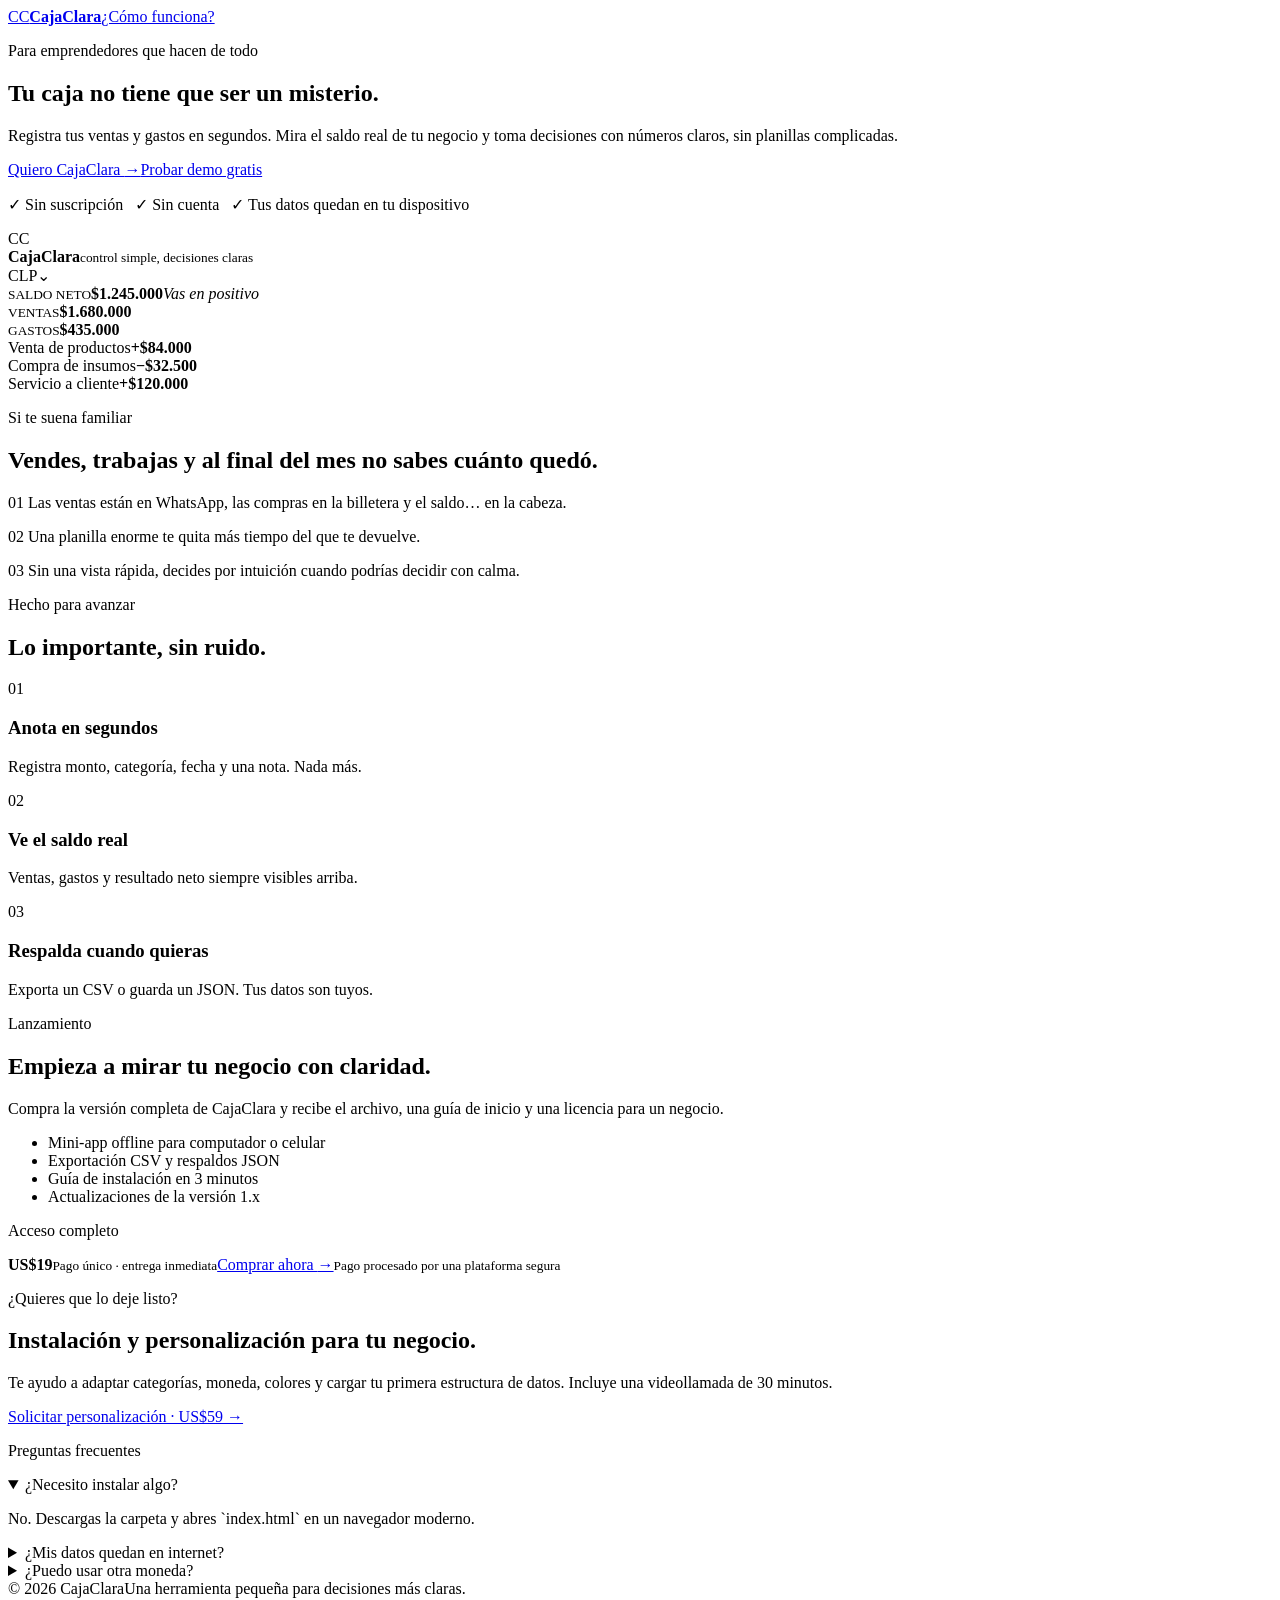
==== landing/index.html @ 8dd5bf9b "feat: add landing/index.html" ====
<!doctype html>
<html lang="es">
<head>
  <meta charset="utf-8"><meta name="viewport" content="width=device-width, initial-scale=1">
  <meta name="description" content="CajaClara: la forma simple de saber cuánto vendes, cuánto gastas y qué te queda.">
  <title>CajaClara · Mira tu caja con claridad</title>
  <link rel="stylesheet" href="styles.css">
</head>
<body>
  <header class="site-header"><a class="logo" href="#inicio"><span>CC</span><strong>CajaClara</strong></a><a class="header-link" href="#como-funciona">¿Cómo funciona?</a></header>
  <main id="inicio">
    <section class="hero"><div class="hero-copy"><p class="kicker">Para emprendedores que hacen de todo</p><h1>Tu caja no tiene que ser un misterio.</h1><p class="hero-text">Registra tus ventas y gastos en segundos. Mira el saldo real de tu negocio y toma decisiones con números claros, sin planillas complicadas.</p><div class="hero-actions"><a class="cta" href="#comprar">Quiero CajaClara <span>→</span></a><a class="text-link" href="../producto/index.html">Probar demo gratis</a></div><p class="trust">✓ Sin suscripción &nbsp; ✓ Sin cuenta &nbsp; ✓ Tus datos quedan en tu dispositivo</p></div><div class="mockup"><div class="mockup-top"><div class="mini-logo">CC</div><div><b>CajaClara</b><small>control simple, decisiones claras</small></div><span>CLP⌄</span></div><div class="mockup-title"><small>SALDO NETO</small><b>$1.245.000</b><em>Vas en positivo</em></div><div class="mini-metrics"><div><small>VENTAS</small><b>$1.680.000</b></div><div><small>GASTOS</small><b>$435.000</b></div></div><div class="mini-row"><span><i class="dot green"></i> Venta de productos</span><b class="green-text">+$84.000</b></div><div class="mini-row"><span><i class="dot red"></i> Compra de insumos</span><b class="red-text">−$32.500</b></div><div class="mini-row"><span><i class="dot green"></i> Servicio a cliente</span><b class="green-text">+$120.000</b></div></div></section>
    <section class="problem section"><div><p class="kicker">Si te suena familiar</p><h2>Vendes, trabajas y al final del mes no sabes cuánto quedó.</h2></div><div class="problem-list"><p><span>01</span> Las ventas están en WhatsApp, las compras en la billetera y el saldo… en la cabeza.</p><p><span>02</span> Una planilla enorme te quita más tiempo del que te devuelve.</p><p><span>03</span> Sin una vista rápida, decides por intuición cuando podrías decidir con calma.</p></div></section>
    <section id="como-funciona" class="features section"><p class="kicker">Hecho para avanzar</p><h2>Lo importante, sin ruido.</h2><div class="feature-grid"><article><span class="feature-number">01</span><h3>Anota en segundos</h3><p>Registra monto, categoría, fecha y una nota. Nada más.</p></article><article><span class="feature-number">02</span><h3>Ve el saldo real</h3><p>Ventas, gastos y resultado neto siempre visibles arriba.</p></article><article><span class="feature-number">03</span><h3>Respalda cuando quieras</h3><p>Exporta un CSV o guarda un JSON. Tus datos son tuyos.</p></article></div></section>
    <section id="comprar" class="offer section"><div class="offer-copy"><p class="kicker">Lanzamiento</p><h2>Empieza a mirar tu negocio con claridad.</h2><p>Compra la versión completa de CajaClara y recibe el archivo, una guía de inicio y una licencia para un negocio.</p><ul><li>Mini-app offline para computador o celular</li><li>Exportación CSV y respaldos JSON</li><li>Guía de instalación en 3 minutos</li><li>Actualizaciones de la versión 1.x</li></ul></div><div class="price-card"><p>Acceso completo</p><strong>US$19</strong><small>Pago único · entrega inmediata</small><a class="cta" href="TU_ENLACE_KOFI">Comprar ahora <span>→</span></a><small class="secure">Pago procesado por una plataforma segura</small></div></section>
    <section class="service section"><div><p class="kicker">¿Quieres que lo deje listo?</p><h2>Instalación y personalización para tu negocio.</h2></div><div><p>Te ayudo a adaptar categorías, moneda, colores y cargar tu primera estructura de datos. Incluye una videollamada de 30 minutos.</p><a class="outline-cta" href="mailto:informaticaingeniero96@gmail.com?subject=Quiero%20personalizar%20CajaClara">Solicitar personalización · US$59 →</a></div></section>
    <section class="faq section"><p class="kicker">Preguntas frecuentes</p><details open><summary>¿Necesito instalar algo?</summary><p>No. Descargas la carpeta y abres `index.html` en un navegador moderno.</p></details><details><summary>¿Mis datos quedan en internet?</summary><p>No. CajaClara funciona en tu navegador y guarda los movimientos localmente. Puedes exportar un respaldo cuando quieras.</p></details><details><summary>¿Puedo usar otra moneda?</summary><p>Sí. La versión inicial incluye CLP, USD, EUR, MXN, ARS y COP.</p></details></section>
  </main>
  <footer class="site-footer"><span>© 2026 CajaClara</span><span>Una herramienta pequeña para decisiones más claras.</span></footer>
</body>
</html>
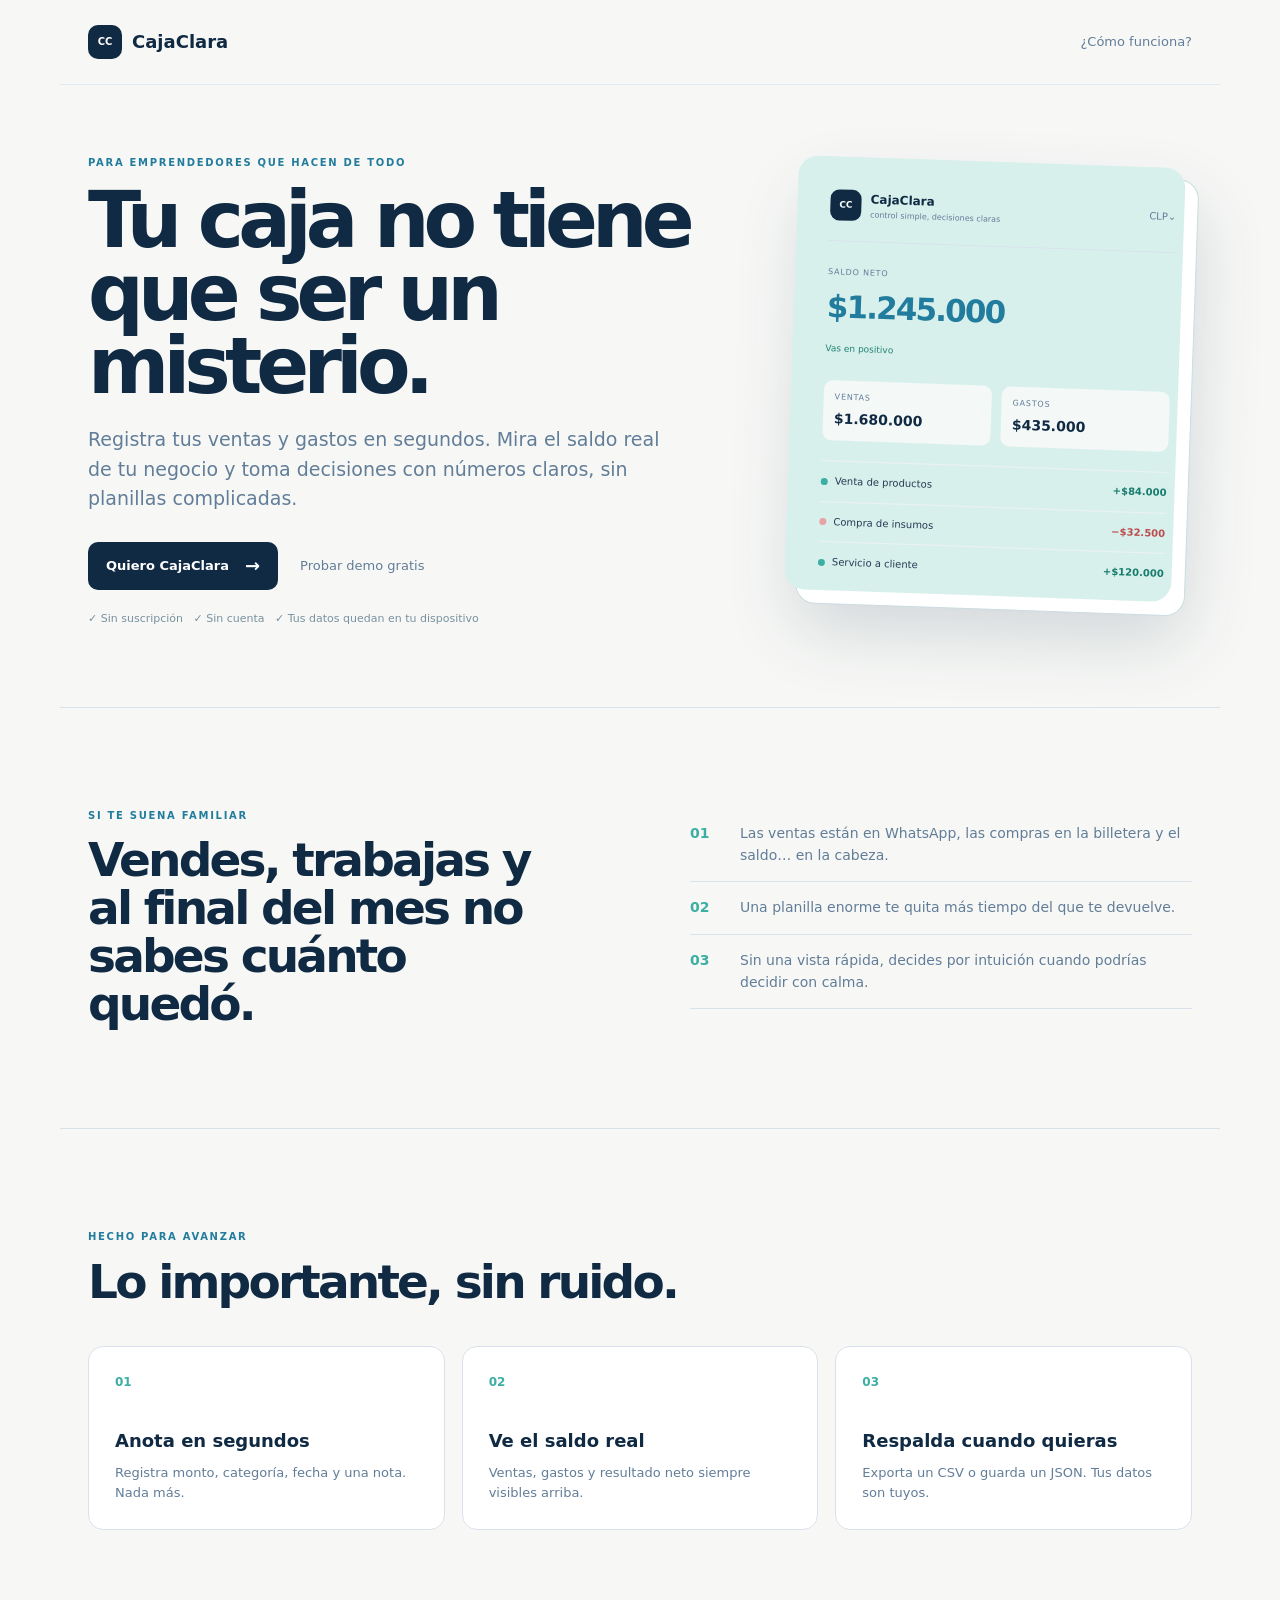
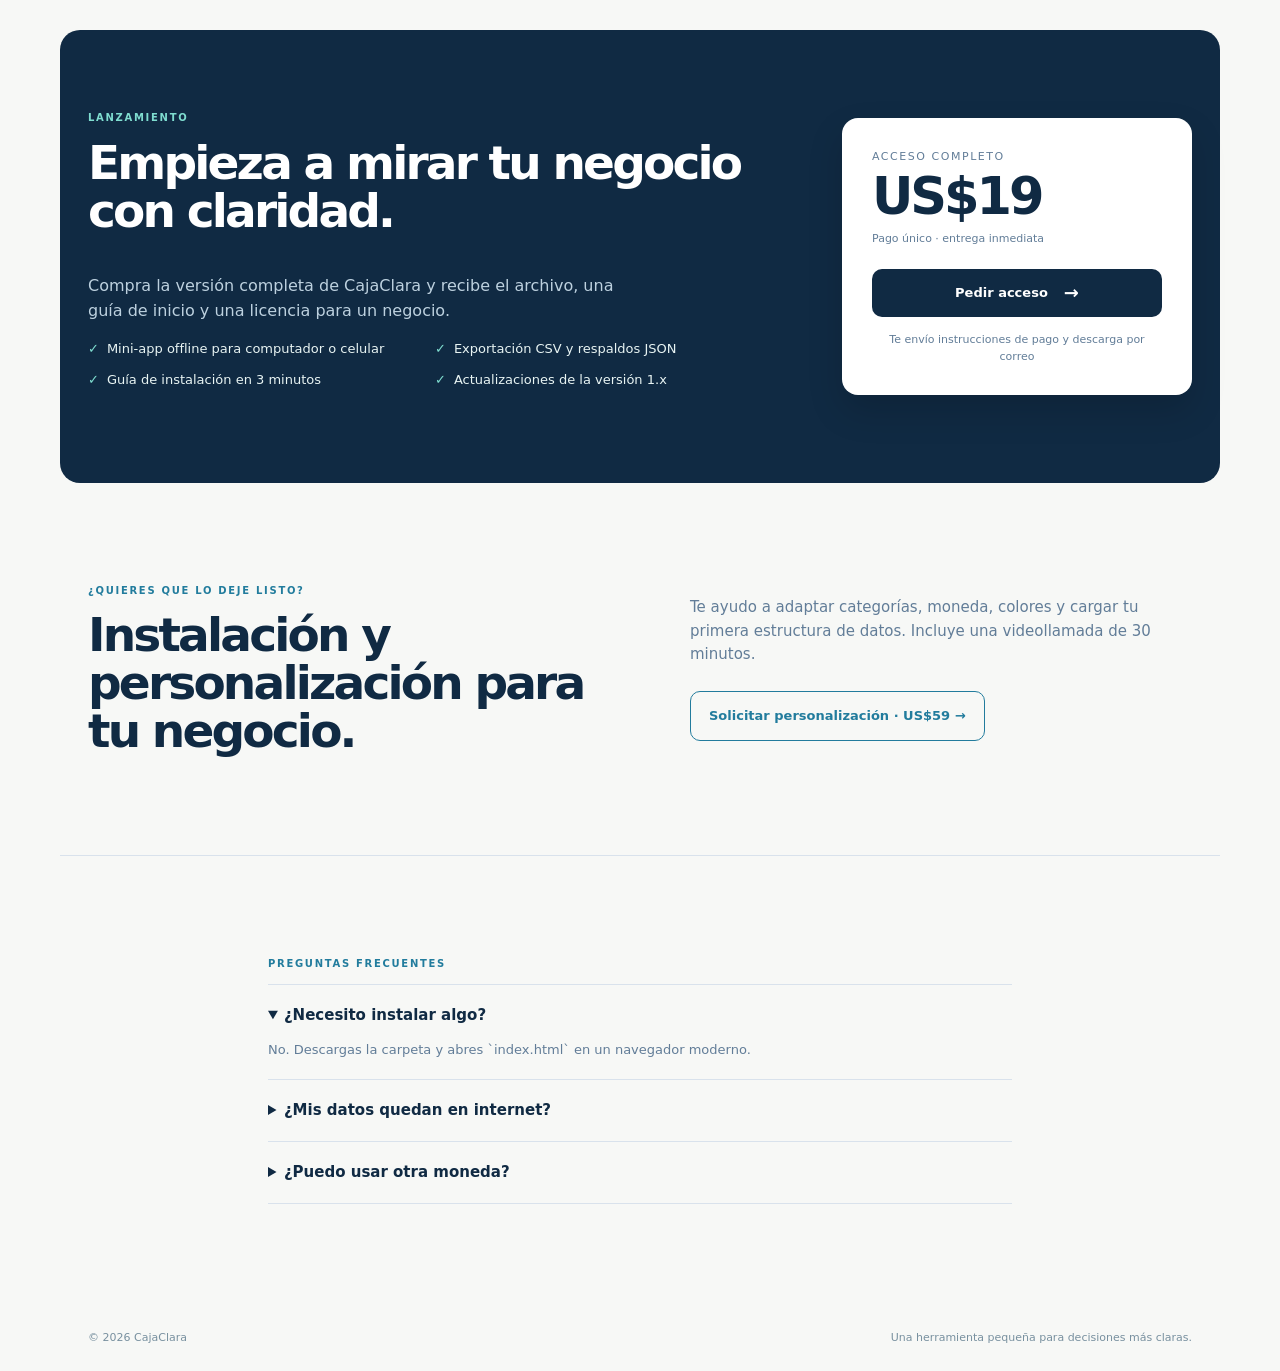
==== commit 30cfd635: "feat: make purchase contact link usable" ====
--- a/landing/index.html
+++ b/landing/index.html
@@ -12,7 +12,7 @@
     <section class="hero"><div class="hero-copy"><p class="kicker">Para emprendedores que hacen de todo</p><h1>Tu caja no tiene que ser un misterio.</h1><p class="hero-text">Registra tus ventas y gastos en segundos. Mira el saldo real de tu negocio y toma decisiones con números claros, sin planillas complicadas.</p><div class="hero-actions"><a class="cta" href="#comprar">Quiero CajaClara <span>→</span></a><a class="text-link" href="../producto/index.html">Probar demo gratis</a></div><p class="trust">✓ Sin suscripción &nbsp; ✓ Sin cuenta &nbsp; ✓ Tus datos quedan en tu dispositivo</p></div><div class="mockup"><div class="mockup-top"><div class="mini-logo">CC</div><div><b>CajaClara</b><small>control simple, decisiones claras</small></div><span>CLP⌄</span></div><div class="mockup-title"><small>SALDO NETO</small><b>$1.245.000</b><em>Vas en positivo</em></div><div class="mini-metrics"><div><small>VENTAS</small><b>$1.680.000</b></div><div><small>GASTOS</small><b>$435.000</b></div></div><div class="mini-row"><span><i class="dot green"></i> Venta de productos</span><b class="green-text">+$84.000</b></div><div class="mini-row"><span><i class="dot red"></i> Compra de insumos</span><b class="red-text">−$32.500</b></div><div class="mini-row"><span><i class="dot green"></i> Servicio a cliente</span><b class="green-text">+$120.000</b></div></div></section>
     <section class="problem section"><div><p class="kicker">Si te suena familiar</p><h2>Vendes, trabajas y al final del mes no sabes cuánto quedó.</h2></div><div class="problem-list"><p><span>01</span> Las ventas están en WhatsApp, las compras en la billetera y el saldo… en la cabeza.</p><p><span>02</span> Una planilla enorme te quita más tiempo del que te devuelve.</p><p><span>03</span> Sin una vista rápida, decides por intuición cuando podrías decidir con calma.</p></div></section>
     <section id="como-funciona" class="features section"><p class="kicker">Hecho para avanzar</p><h2>Lo importante, sin ruido.</h2><div class="feature-grid"><article><span class="feature-number">01</span><h3>Anota en segundos</h3><p>Registra monto, categoría, fecha y una nota. Nada más.</p></article><article><span class="feature-number">02</span><h3>Ve el saldo real</h3><p>Ventas, gastos y resultado neto siempre visibles arriba.</p></article><article><span class="feature-number">03</span><h3>Respalda cuando quieras</h3><p>Exporta un CSV o guarda un JSON. Tus datos son tuyos.</p></article></div></section>
-    <section id="comprar" class="offer section"><div class="offer-copy"><p class="kicker">Lanzamiento</p><h2>Empieza a mirar tu negocio con claridad.</h2><p>Compra la versión completa de CajaClara y recibe el archivo, una guía de inicio y una licencia para un negocio.</p><ul><li>Mini-app offline para computador o celular</li><li>Exportación CSV y respaldos JSON</li><li>Guía de instalación en 3 minutos</li><li>Actualizaciones de la versión 1.x</li></ul></div><div class="price-card"><p>Acceso completo</p><strong>US$19</strong><small>Pago único · entrega inmediata</small><a class="cta" href="TU_ENLACE_KOFI">Comprar ahora <span>→</span></a><small class="secure">Pago procesado por una plataforma segura</small></div></section>
+    <section id="comprar" class="offer section"><div class="offer-copy"><p class="kicker">Lanzamiento</p><h2>Empieza a mirar tu negocio con claridad.</h2><p>Compra la versión completa de CajaClara y recibe el archivo, una guía de inicio y una licencia para un negocio.</p><ul><li>Mini-app offline para computador o celular</li><li>Exportación CSV y respaldos JSON</li><li>Guía de instalación en 3 minutos</li><li>Actualizaciones de la versión 1.x</li></ul></div><div class="price-card"><p>Acceso completo</p><strong>US$19</strong><small>Pago único · entrega inmediata</small><a class="cta" href="mailto:informaticaingeniero96@gmail.com?subject=Quiero%20CajaClara%20por%20US%2419">Pedir acceso <span>→</span></a><small class="secure">Te envío instrucciones de pago y descarga por correo</small></div></section>
     <section class="service section"><div><p class="kicker">¿Quieres que lo deje listo?</p><h2>Instalación y personalización para tu negocio.</h2></div><div><p>Te ayudo a adaptar categorías, moneda, colores y cargar tu primera estructura de datos. Incluye una videollamada de 30 minutos.</p><a class="outline-cta" href="mailto:informaticaingeniero96@gmail.com?subject=Quiero%20personalizar%20CajaClara">Solicitar personalización · US$59 →</a></div></section>
     <section class="faq section"><p class="kicker">Preguntas frecuentes</p><details open><summary>¿Necesito instalar algo?</summary><p>No. Descargas la carpeta y abres `index.html` en un navegador moderno.</p></details><details><summary>¿Mis datos quedan en internet?</summary><p>No. CajaClara funciona en tu navegador y guarda los movimientos localmente. Puedes exportar un respaldo cuando quieras.</p></details><details><summary>¿Puedo usar otra moneda?</summary><p>Sí. La versión inicial incluye CLP, USD, EUR, MXN, ARS y COP.</p></details></section>
   </main>
--- a/landing/styles.css
+++ b/landing/styles.css
@@ -0,0 +1,4 @@
+:root { --navy:#102a43; --blue:#227c9d; --teal:#3caea3; --mint:#e8f6f3; --cream:#f7f8f6; --ink:#243b53; --muted:#627d98; --line:#d9e2ec; --red:#ba4d4d; }
+* { box-sizing:border-box; } html { scroll-behavior:smooth; } body { margin:0; color:var(--ink); background:var(--cream); font:16px/1.55 Inter,ui-sans-serif,system-ui,-apple-system,BlinkMacSystemFont,"Segoe UI",sans-serif; } a { color:inherit; } .site-header,.site-footer { max-width:1160px; margin:auto; padding:25px 28px; display:flex; justify-content:space-between; align-items:center; } .site-header { border-bottom:1px solid rgba(217,226,236,.7); } .logo { display:flex; align-items:center; gap:10px; text-decoration:none; color:var(--navy); font-size:18px; } .logo span { display:grid; place-items:center; width:34px; height:34px; border-radius:10px; background:var(--navy); color:#fff; font-size:10px; font-weight:800; } .header-link,.text-link { color:var(--muted); font-size:13px; text-decoration:none; } .header-link:hover,.text-link:hover { color:var(--blue); } section { max-width:1160px; margin:auto; padding-left:28px; padding-right:28px; } .hero { display:grid; grid-template-columns:1fr 390px; gap:60px; align-items:center; min-height:620px; padding-top:70px; padding-bottom:80px; } .kicker { margin:0 0 13px; color:var(--blue); text-transform:uppercase; font-size:10px; font-weight:800; letter-spacing:.17em; } h1,h2,h3,p { margin-top:0; } h1 { max-width:650px; margin-bottom:22px; color:var(--navy); font-size:clamp(49px,7vw,78px); line-height:.94; letter-spacing:-.075em; } h2 { color:var(--navy); font-size:clamp(30px,4vw,47px); line-height:1.02; letter-spacing:-.06em; } .hero-text { max-width:580px; margin-bottom:28px; color:var(--muted); font-size:19px; } .hero-actions { display:flex; align-items:center; gap:22px; } .cta,.outline-cta { display:inline-flex; align-items:center; justify-content:center; gap:16px; padding:14px 18px; border-radius:10px; background:var(--navy); color:#fff; font-size:13px; font-weight:800; text-decoration:none; transition:.18s ease; } .cta:hover { transform:translateY(-2px); background:#1d466b; } .cta span { font-size:18px; line-height:0; } .trust { margin:20px 0 0; color:#78909f; font-size:11px; } .mockup { position:relative; padding:21px; border:1px solid #cbdce1; border-radius:20px; background:#fff; box-shadow:0 25px 70px rgba(16,42,67,.16); transform:rotate(2deg); } .mockup:before { content:""; position:absolute; inset:-12px 13px 13px -12px; z-index:-1; border-radius:20px; background:#d8f0ec; } .mockup-top { display:flex; align-items:center; gap:9px; padding-bottom:20px; border-bottom:1px solid var(--line); } .mini-logo { display:grid; place-items:center; width:31px; height:31px; border-radius:9px; background:var(--navy); color:#fff; font-size:9px; font-weight:800; } .mockup-top b,.mockup-top small { display:block; } .mockup-top b { color:var(--navy); font-size:12px; } .mockup-top small { color:var(--muted); font-size:8px; } .mockup-top>span { margin-left:auto; color:var(--muted); font-size:10px; } .mockup-title { padding:25px 0 21px; } .mockup-title small,.mini-metrics small { display:block; color:var(--muted); font-size:8px; letter-spacing:.1em; } .mockup-title b { display:block; margin:4px 0; color:var(--blue); font-size:31px; letter-spacing:-.06em; } .mockup-title em { color:#238275; font-size:9px; font-style:normal; } .mini-metrics { display:grid; grid-template-columns:1fr 1fr; gap:10px; margin-bottom:20px; } .mini-metrics div { padding:11px; border-radius:9px; background:#f4f8f7; } .mini-metrics b { display:block; margin-top:4px; color:var(--navy); font-size:14px; } .mini-row { display:flex; justify-content:space-between; align-items:center; padding:12px 0; border-top:1px solid #edf1f4; color:var(--ink); font-size:10px; } .mini-row span { display:flex; align-items:center; gap:7px; } .dot { width:7px; height:7px; border-radius:50%; } .green { background:var(--teal); } .red { background:#e7a3a3; } .green-text { color:#177b6e; } .red-text { color:var(--red); } .section { padding-top:100px; padding-bottom:100px; } .problem { display:grid; grid-template-columns:1fr 1fr; gap:100px; border-top:1px solid var(--line); } .problem h2 { max-width:450px; margin-bottom:0; } .problem-list p { display:grid; grid-template-columns:38px 1fr; gap:12px; padding:15px 0; margin:0; border-bottom:1px solid var(--line); color:var(--muted); font-size:14px; } .problem-list span { color:var(--teal); font-weight:800; } .features { border-top:1px solid var(--line); } .features>h2 { margin-bottom:40px; } .feature-grid { display:grid; grid-template-columns:repeat(3,1fr); gap:17px; } .feature-grid article { padding:26px; border:1px solid var(--line); border-radius:15px; background:#fff; } .feature-number { display:block; margin-bottom:36px; color:var(--teal); font-size:12px; font-weight:800; } .feature-grid h3 { margin-bottom:8px; color:var(--navy); font-size:18px; } .feature-grid p { margin-bottom:0; color:var(--muted); font-size:13px; } .offer { display:grid; grid-template-columns:1fr 350px; gap:70px; align-items:center; padding-top:80px; padding-bottom:80px; border-radius:20px; background:var(--navy); } .offer h2,.offer .kicker { color:#fff; } .offer .kicker { color:#7fddd0; } .offer-copy>p:not(.kicker) { max-width:550px; color:#bdd1df; } .offer ul { display:grid; grid-template-columns:1fr 1fr; gap:10px; padding:0; list-style:none; color:#e8f4f3; font-size:13px; } .offer li:before { content:"✓"; margin-right:8px; color:#7fddd0; font-weight:800; } .price-card { padding:30px; border-radius:16px; background:#fff; box-shadow:0 16px 35px rgba(0,0,0,.15); } .price-card p { margin-bottom:6px; color:var(--muted); font-size:11px; text-transform:uppercase; letter-spacing:.14em; } .price-card strong { display:block; color:var(--navy); font-size:51px; line-height:1; letter-spacing:-.06em; } .price-card>small { display:block; margin:8px 0 22px; color:var(--muted); font-size:11px; } .price-card .cta { width:100%; } .price-card .secure { margin:14px 0 0; text-align:center; } .service { display:grid; grid-template-columns:1fr 1fr; gap:100px; align-items:center; border-bottom:1px solid var(--line); } .service h2 { margin-bottom:0; } .service>div>p:not(.kicker) { color:var(--muted); font-size:15px; } .outline-cta { margin-top:10px; border:1px solid var(--blue); background:transparent; color:var(--blue); } .outline-cta:hover { background:var(--blue); color:#fff; } .faq { max-width:800px; } .faq details { border-top:1px solid var(--line); padding:19px 0; } .faq details:last-child { border-bottom:1px solid var(--line); } .faq summary { cursor:pointer; color:var(--navy); font-size:15px; font-weight:800; } .faq details p { max-width:620px; margin:12px 0 0; color:var(--muted); font-size:13px; } .site-footer { color:#78909f; font-size:11px; }
+@media (max-width:800px) { .site-header,.site-footer,section { padding-left:18px; padding-right:18px; } .hero,.problem,.service,.offer { grid-template-columns:1fr; gap:40px; } .hero { min-height:auto; padding-top:60px; } .mockup { max-width:390px; margin:10px auto; } .section { padding-top:70px; padding-bottom:70px; } .problem { gap:25px; } .feature-grid { grid-template-columns:1fr; } .offer { border-radius:0; } .offer ul { grid-template-columns:1fr; } .site-footer { align-items:flex-start; flex-direction:column; gap:8px; } }
+@media (max-width:480px) { .header-link { display:none; } .hero-actions { align-items:flex-start; flex-direction:column; gap:14px; } h1 { font-size:53px; } }
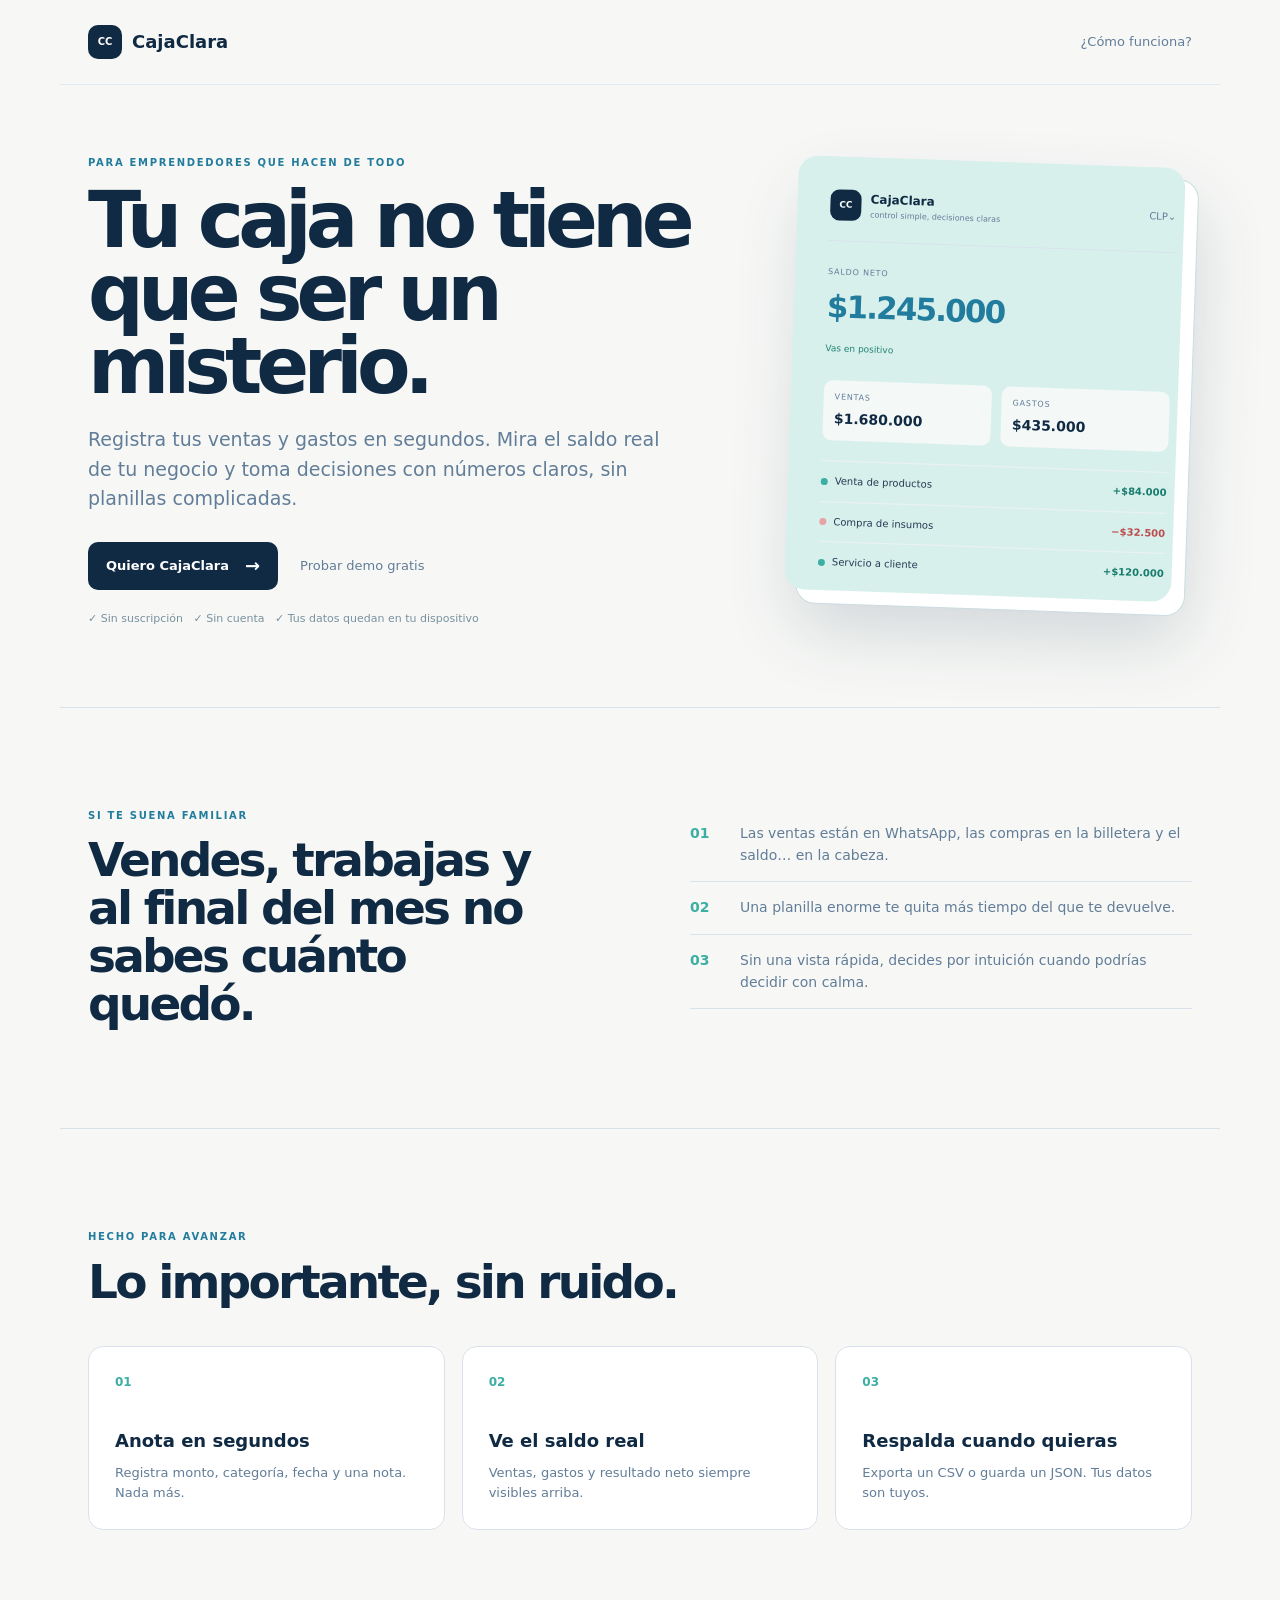
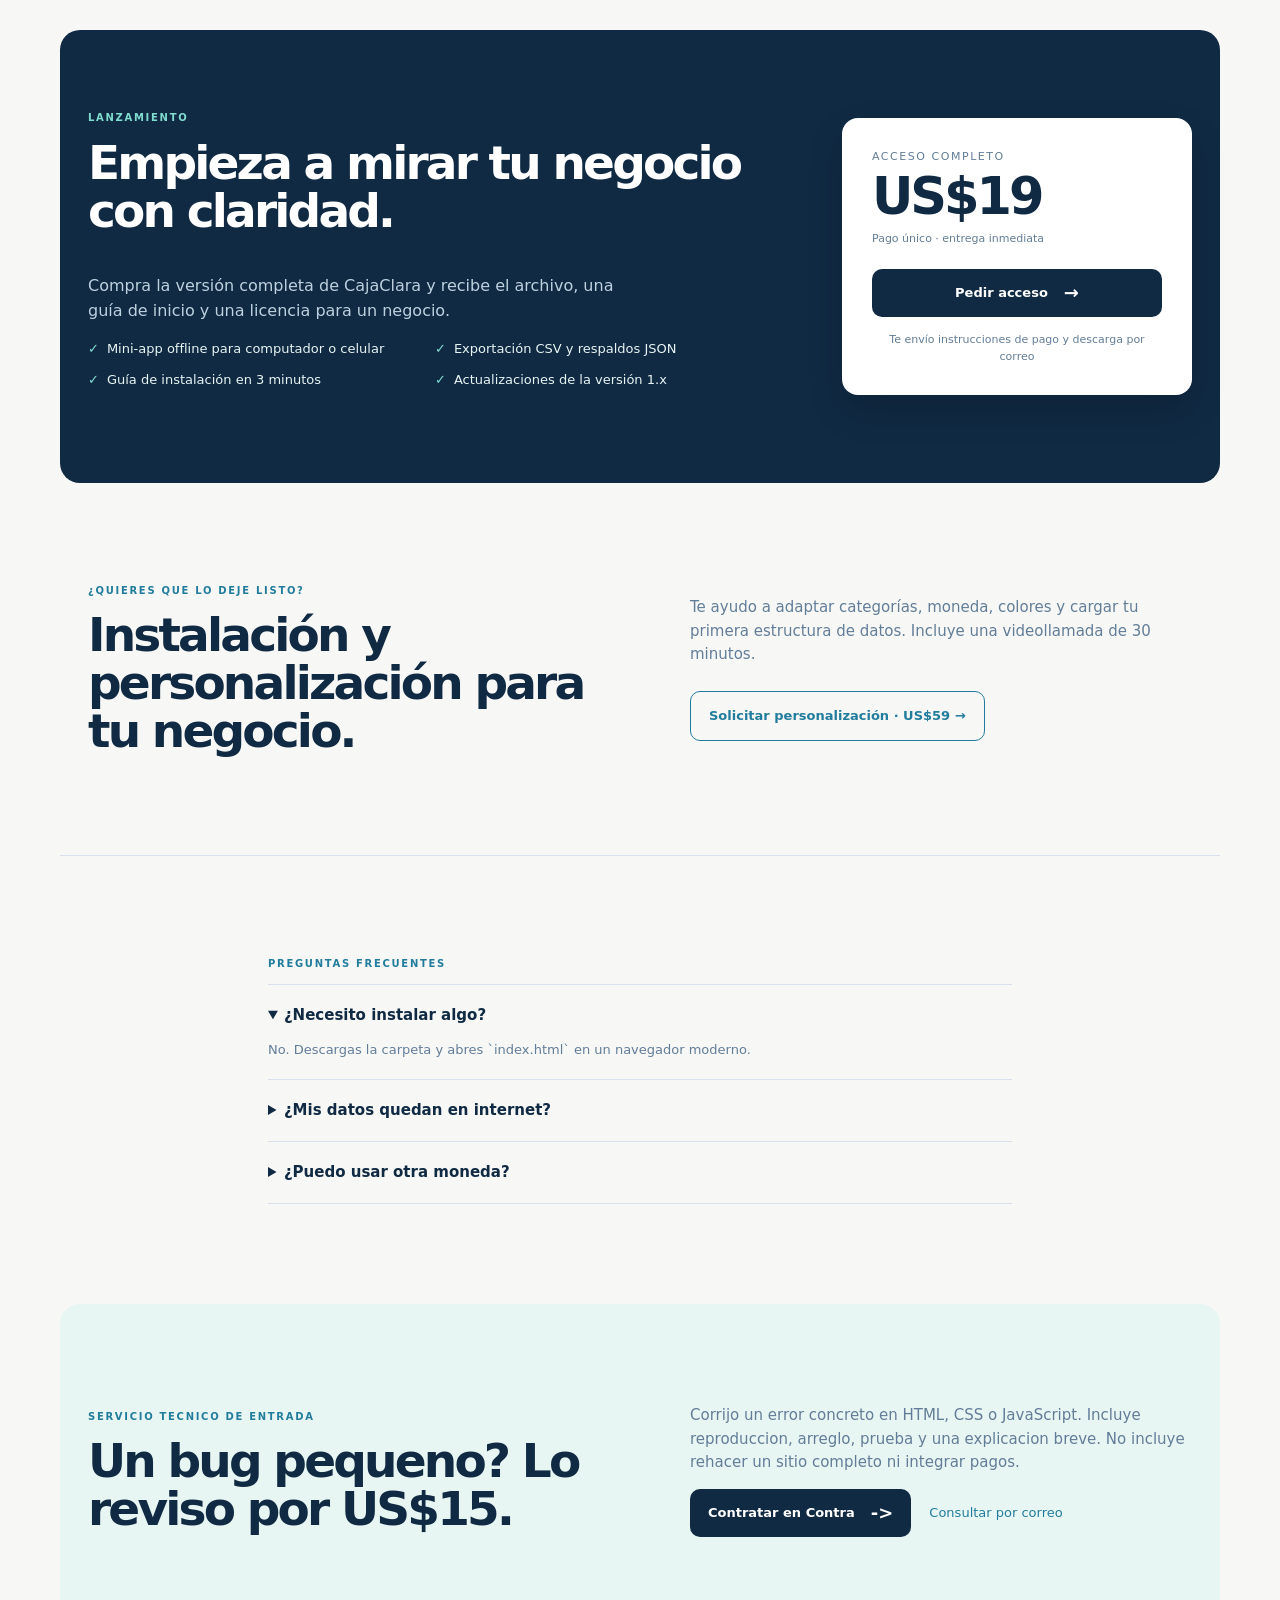
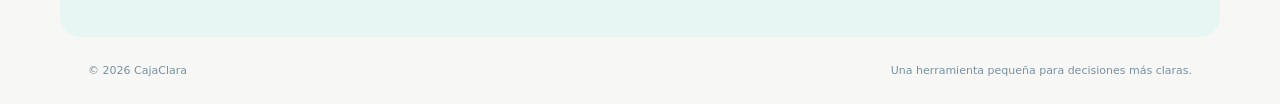
==== commit e31a9325: "feat: publish bug-fix offer on landing" ====
--- a/landing/index.html
+++ b/landing/index.html
@@ -1,21 +1,8 @@
-<!doctype html>
-<html lang="es">
-<head>
-  <meta charset="utf-8"><meta name="viewport" content="width=device-width, initial-scale=1">
-  <meta name="description" content="CajaClara: la forma simple de saber cuánto vendes, cuánto gastas y qué te queda.">
-  <title>CajaClara · Mira tu caja con claridad</title>
-  <link rel="stylesheet" href="styles.css">
-</head>
-<body>
-  <header class="site-header"><a class="logo" href="#inicio"><span>CC</span><strong>CajaClara</strong></a><a class="header-link" href="#como-funciona">¿Cómo funciona?</a></header>
-  <main id="inicio">
-    <section class="hero"><div class="hero-copy"><p class="kicker">Para emprendedores que hacen de todo</p><h1>Tu caja no tiene que ser un misterio.</h1><p class="hero-text">Registra tus ventas y gastos en segundos. Mira el saldo real de tu negocio y toma decisiones con números claros, sin planillas complicadas.</p><div class="hero-actions"><a class="cta" href="#comprar">Quiero CajaClara <span>→</span></a><a class="text-link" href="../producto/index.html">Probar demo gratis</a></div><p class="trust">✓ Sin suscripción &nbsp; ✓ Sin cuenta &nbsp; ✓ Tus datos quedan en tu dispositivo</p></div><div class="mockup"><div class="mockup-top"><div class="mini-logo">CC</div><div><b>CajaClara</b><small>control simple, decisiones claras</small></div><span>CLP⌄</span></div><div class="mockup-title"><small>SALDO NETO</small><b>$1.245.000</b><em>Vas en positivo</em></div><div class="mini-metrics"><div><small>VENTAS</small><b>$1.680.000</b></div><div><small>GASTOS</small><b>$435.000</b></div></div><div class="mini-row"><span><i class="dot green"></i> Venta de productos</span><b class="green-text">+$84.000</b></div><div class="mini-row"><span><i class="dot red"></i> Compra de insumos</span><b class="red-text">−$32.500</b></div><div class="mini-row"><span><i class="dot green"></i> Servicio a cliente</span><b class="green-text">+$120.000</b></div></div></section>
-    <section class="problem section"><div><p class="kicker">Si te suena familiar</p><h2>Vendes, trabajas y al final del mes no sabes cuánto quedó.</h2></div><div class="problem-list"><p><span>01</span> Las ventas están en WhatsApp, las compras en la billetera y el saldo… en la cabeza.</p><p><span>02</span> Una planilla enorme te quita más tiempo del que te devuelve.</p><p><span>03</span> Sin una vista rápida, decides por intuición cuando podrías decidir con calma.</p></div></section>
-    <section id="como-funciona" class="features section"><p class="kicker">Hecho para avanzar</p><h2>Lo importante, sin ruido.</h2><div class="feature-grid"><article><span class="feature-number">01</span><h3>Anota en segundos</h3><p>Registra monto, categoría, fecha y una nota. Nada más.</p></article><article><span class="feature-number">02</span><h3>Ve el saldo real</h3><p>Ventas, gastos y resultado neto siempre visibles arriba.</p></article><article><span class="feature-number">03</span><h3>Respalda cuando quieras</h3><p>Exporta un CSV o guarda un JSON. Tus datos son tuyos.</p></article></div></section>
-    <section id="comprar" class="offer section"><div class="offer-copy"><p class="kicker">Lanzamiento</p><h2>Empieza a mirar tu negocio con claridad.</h2><p>Compra la versión completa de CajaClara y recibe el archivo, una guía de inicio y una licencia para un negocio.</p><ul><li>Mini-app offline para computador o celular</li><li>Exportación CSV y respaldos JSON</li><li>Guía de instalación en 3 minutos</li><li>Actualizaciones de la versión 1.x</li></ul></div><div class="price-card"><p>Acceso completo</p><strong>US$19</strong><small>Pago único · entrega inmediata</small><a class="cta" href="mailto:informaticaingeniero96@gmail.com?subject=Quiero%20CajaClara%20por%20US%2419">Pedir acceso <span>→</span></a><small class="secure">Te envío instrucciones de pago y descarga por correo</small></div></section>
-    <section class="service section"><div><p class="kicker">¿Quieres que lo deje listo?</p><h2>Instalación y personalización para tu negocio.</h2></div><div><p>Te ayudo a adaptar categorías, moneda, colores y cargar tu primera estructura de datos. Incluye una videollamada de 30 minutos.</p><a class="outline-cta" href="mailto:informaticaingeniero96@gmail.com?subject=Quiero%20personalizar%20CajaClara">Solicitar personalización · US$59 →</a></div></section>
-    <section class="faq section"><p class="kicker">Preguntas frecuentes</p><details open><summary>¿Necesito instalar algo?</summary><p>No. Descargas la carpeta y abres `index.html` en un navegador moderno.</p></details><details><summary>¿Mis datos quedan en internet?</summary><p>No. CajaClara funciona en tu navegador y guarda los movimientos localmente. Puedes exportar un respaldo cuando quieras.</p></details><details><summary>¿Puedo usar otra moneda?</summary><p>Sí. La versión inicial incluye CLP, USD, EUR, MXN, ARS y COP.</p></details></section>
-  </main>
-  <footer class="site-footer"><span>© 2026 CajaClara</span><span>Una herramienta pequeña para decisiones más claras.</span></footer>
-</body>
-</html>
+<!doctype html><html lang="es"><head>  <meta charset="utf-8"><meta name="viewport" content="width=device-width, initial-scale=1">  <meta name="description" content="CajaClara: la forma simple de saber cuánto vendes, cuánto gastas y qué te queda.">  <title>CajaClara · Mira tu caja con claridad</title>  <link rel="stylesheet" href="styles.css">  <style>
+    .service-bugfix { border-bottom: 0; background: #e8f6f3; border-radius: 20px; }
+    .service-bugfix h2 { max-width: 520px; }
+    .service-actions { display: flex; align-items: center; flex-wrap: wrap; gap: 18px; }
+    .service-actions .text-link { color: var(--blue); }
+  </style>
+</head><body>  <header class="site-header"><a class="logo" href="#inicio"><span>CC</span><strong>CajaClara</strong></a><a class="header-link" href="#como-funciona">¿Cómo funciona?</a></header>  <main id="inicio">    <section class="hero"><div class="hero-copy"><p class="kicker">Para emprendedores que hacen de todo</p><h1>Tu caja no tiene que ser un misterio.</h1><p class="hero-text">Registra tus ventas y gastos en segundos. Mira el saldo real de tu negocio y toma decisiones con números claros, sin planillas complicadas.</p><div class="hero-actions"><a class="cta" href="#comprar">Quiero CajaClara <span>→</span></a><a class="text-link" href="../producto/index.html">Probar demo gratis</a></div><p class="trust">✓ Sin suscripción &nbsp; ✓ Sin cuenta &nbsp; ✓ Tus datos quedan en tu dispositivo</p></div><div class="mockup"><div class="mockup-top"><div class="mini-logo">CC</div><div><b>CajaClara</b><small>control simple, decisiones claras</small></div><span>CLP⌄</span></div><div class="mockup-title"><small>SALDO NETO</small><b>$1.245.000</b><em>Vas en positivo</em></div><div class="mini-metrics"><div><small>VENTAS</small><b>$1.680.000</b></div><div><small>GASTOS</small><b>$435.000</b></div></div><div class="mini-row"><span><i class="dot green"></i> Venta de productos</span><b class="green-text">+$84.000</b></div><div class="mini-row"><span><i class="dot red"></i> Compra de insumos</span><b class="red-text">−$32.500</b></div><div class="mini-row"><span><i class="dot green"></i> Servicio a cliente</span><b class="green-text">+$120.000</b></div></div></section>    <section class="problem section"><div><p class="kicker">Si te suena familiar</p><h2>Vendes, trabajas y al final del mes no sabes cuánto quedó.</h2></div><div class="problem-list"><p><span>01</span> Las ventas están en WhatsApp, las compras en la billetera y el saldo… en la cabeza.</p><p><span>02</span> Una planilla enorme te quita más tiempo del que te devuelve.</p><p><span>03</span> Sin una vista rápida, decides por intuición cuando podrías decidir con calma.</p></div></section>    <section id="como-funciona" class="features section"><p class="kicker">Hecho para avanzar</p><h2>Lo importante, sin ruido.</h2><div class="feature-grid"><article><span class="feature-number">01</span><h3>Anota en segundos</h3><p>Registra monto, categoría, fecha y una nota. Nada más.</p></article><article><span class="feature-number">02</span><h3>Ve el saldo real</h3><p>Ventas, gastos y resultado neto siempre visibles arriba.</p></article><article><span class="feature-number">03</span><h3>Respalda cuando quieras</h3><p>Exporta un CSV o guarda un JSON. Tus datos son tuyos.</p></article></div></section>    <section id="comprar" class="offer section"><div class="offer-copy"><p class="kicker">Lanzamiento</p><h2>Empieza a mirar tu negocio con claridad.</h2><p>Compra la versión completa de CajaClara y recibe el archivo, una guía de inicio y una licencia para un negocio.</p><ul><li>Mini-app offline para computador o celular</li><li>Exportación CSV y respaldos JSON</li><li>Guía de instalación en 3 minutos</li><li>Actualizaciones de la versión 1.x</li></ul></div><div class="price-card"><p>Acceso completo</p><strong>US$19</strong><small>Pago único · entrega inmediata</small><a class="cta" href="mailto:informaticaingeniero96@gmail.com?subject=Quiero%20CajaClara%20por%20US%2419">Pedir acceso <span>→</span></a><small class="secure">Te envío instrucciones de pago y descarga por correo</small></div></section>    <section class="service section"><div><p class="kicker">¿Quieres que lo deje listo?</p><h2>Instalación y personalización para tu negocio.</h2></div><div><p>Te ayudo a adaptar categorías, moneda, colores y cargar tu primera estructura de datos. Incluye una videollamada de 30 minutos.</p><a class="outline-cta" href="mailto:informaticaingeniero96@gmail.com?subject=Quiero%20personalizar%20CajaClara">Solicitar personalización · US$59 →</a></div></section>    <section class="faq section"><p class="kicker">Preguntas frecuentes</p><details open><summary>¿Necesito instalar algo?</summary><p>No. Descargas la carpeta y abres `index.html` en un navegador moderno.</p></details><details><summary>¿Mis datos quedan en internet?</summary><p>No. CajaClara funciona en tu navegador y guarda los movimientos localmente. Puedes exportar un respaldo cuando quieras.</p></details><details><summary>¿Puedo usar otra moneda?</summary><p>Sí. La versión inicial incluye CLP, USD, EUR, MXN, ARS y COP.</p></details></section>    <section class="service service-bugfix section"><div><p class="kicker">Servicio tecnico de entrada</p><h2>Un bug pequeno? Lo reviso por US$15.</h2></div><div><p>Corrijo un error concreto en HTML, CSS o JavaScript. Incluye reproduccion, arreglo, prueba y una explicacion breve. No incluye rehacer un sitio completo ni integrar pagos.</p><div class="service-actions"><a class="cta" href="https://contra.com/s/oAg7AAsZ-arreglo-de-bugs-en-html-css-y-java-script">Contratar en Contra <span>-&gt;</span></a><a class="text-link" href="mailto:informaticaingeniero96@gmail.com?subject=Bug%20web%20pequeno%20-%20US%2415">Consultar por correo</a></div></div></section>
+  </main>  <footer class="site-footer"><span>© 2026 CajaClara</span><span>Una herramienta pequeña para decisiones más claras.</span></footer></body></html>
